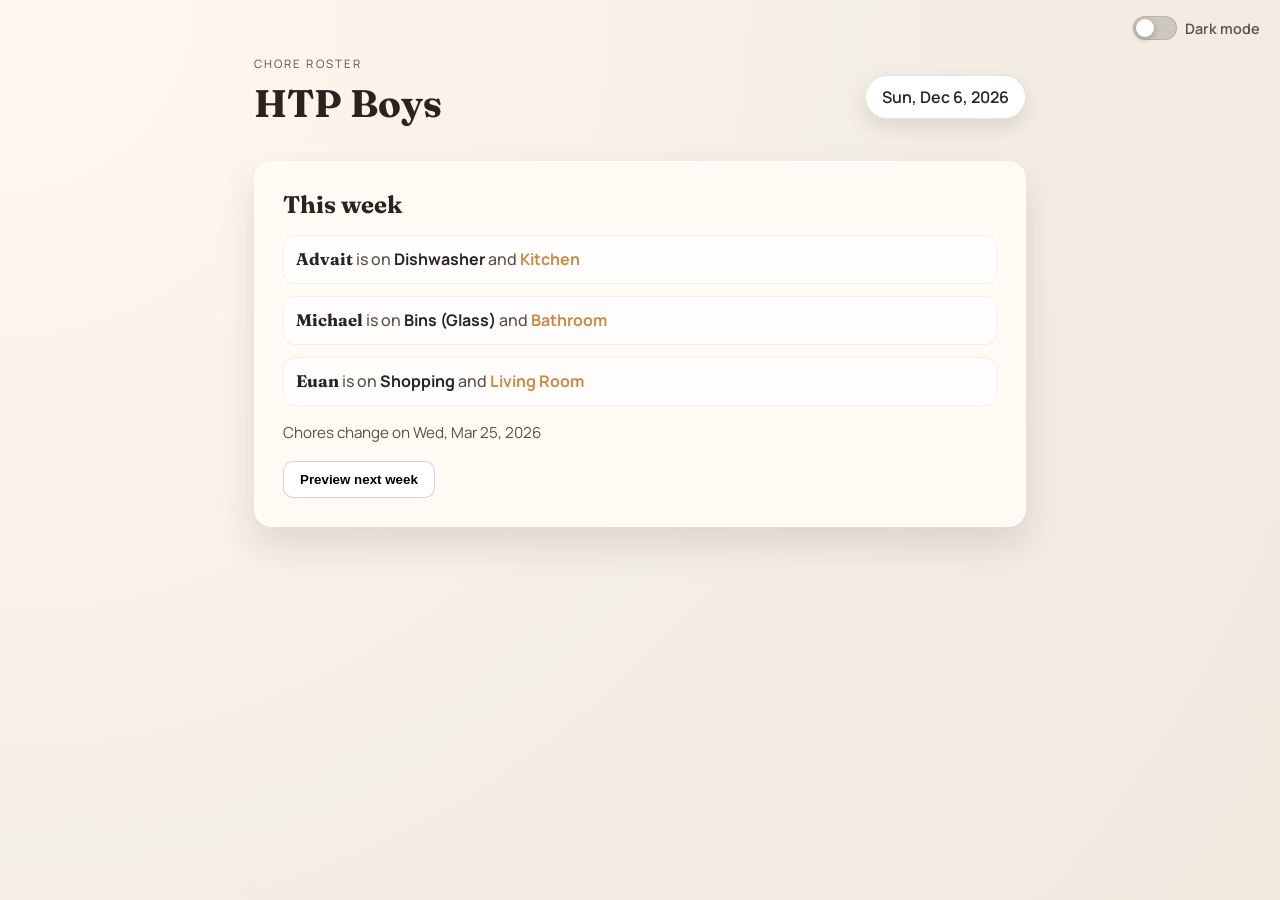
==== index.html @ e77183e3 "done" ====
<!DOCTYPE html>
<html lang="en">
<head>
  <meta charset="UTF-8" />
  <meta name="viewport" content="width=device-width, initial-scale=1" />
  <title>Chore Wheel</title>
  <link rel="stylesheet" href="style.css" />
</head>
<body>
  <main class="page">
    <header class="header">
      <div>
        <p class="eyebrow">Chore Roster</p>
        <h1>HTP Boys</h1>
        <p class="subhead"></p>
      </div>
      <div class="header-actions">
        <div class="week-chip" id="weekChip">Loading week...</div>
      </div>
    </header>

    <div class="corner-toggle">
      <label class="theme-switch">
        <input type="checkbox" id="themeToggle" aria-label="Toggle dark mode" />
        <span class="switch-track" aria-hidden="true"></span>
        <span class="switch-label">Dark mode</span>
      </label>
    </div>

    <section class="summary" aria-live="polite">
      <h2>This week</h2>
      <div class="summary-list" id="summaryList"></div>
      <p class="note" id="changeNote"></p>
      <button class="preview-button" id="previewButton" type="button">Preview next week</button>
    </section>

    <div class="popover hidden" id="previewPopover" role="dialog" aria-modal="false" aria-labelledby="nextWeekTitle">
      <div class="popover-card">
        <div class="popover-arrow" aria-hidden="true"></div>
        <div class="modal-header">
          <h3 id="nextWeekTitle">Next week</h3>
          <button class="modal-close" id="modalClose" type="button" aria-label="Close preview">Close</button>
        </div>
        <div class="summary-list" id="nextSummaryList"></div>
      </div>
    </div>
  </main>

  <script src="script.js"></script>
</body>
</html>
---- style.css ----
@import url('https://fonts.googleapis.com/css2?family=Fraunces:wght@400;600;700&family=Manrope:wght@300;500;700&display=swap');

:root {
  color-scheme: light;
  --bg: #f4efe6;
  --ink: #2a2420;
  --ink-soft: #5c5047;
  --card: #fffaf3;
  --border: rgba(42, 36, 32, 0.12);
  --shadow: rgba(42, 36, 32, 0.12);
  --accent: #c98a4a;
}

[data-theme="dark"] {
  color-scheme: dark;
  --bg: #0b2b3a;
  --ink: #eaf2f6;
  --ink-soft: #b8d0da;
  --card: #123646;
  --border: rgba(234, 242, 246, 0.18);
  --shadow: rgba(2, 12, 18, 0.45);
  --accent: #ffd479;
}

* {
  box-sizing: border-box;
}

body {
  margin: 0;
  font-family: 'Manrope', sans-serif;
  color: var(--ink);
  background: radial-gradient(circle at top left, rgba(255, 247, 234, 0.8) 0%, var(--bg) 55%, rgba(239, 230, 218, 0.9) 100%);
  min-height: 100vh;
}

[data-theme="dark"] body {
  background: radial-gradient(circle at top left, #174257 0%, var(--bg) 55%, #081c24 100%);
}

.page {
  max-width: 820px;
  margin: 0 auto;
  padding: 56px 24px 64px;
  display: grid;
  gap: 24px;
}

.header {
  display: flex;
  flex-wrap: wrap;
  gap: 24px;
  align-items: center;
  justify-content: space-between;
}

.header-actions {
  display: inline-flex;
  align-items: center;
  gap: 12px;
}

.corner-toggle {
  position: fixed;
  top: 16px;
  right: 20px;
  z-index: 20;
}

.eyebrow {
  text-transform: uppercase;
  letter-spacing: 0.18em;
  font-size: 0.72rem;
  margin: 0 0 8px;
  color: var(--ink-soft);
}

h1 {
  margin: 0 0 10px;
  font-family: 'Fraunces', serif;
  font-weight: 700;
  font-size: clamp(2rem, 3vw, 2.6rem);
}

.subhead {
  margin: 0;
  color: var(--ink-soft);
  max-width: 520px;
}

.week-chip {
  padding: 10px 16px;
  border-radius: 999px;
  background: #fff;
  box-shadow: 0 8px 20px var(--shadow);
  font-weight: 600;
  border: 1px solid var(--border);
}

[data-theme="dark"] .week-chip {
  background: var(--card);
}

.theme-switch {
  display: inline-flex;
  align-items: center;
  gap: 8px;
  font-weight: 600;
  color: var(--ink);
  cursor: pointer;
}

.theme-switch input {
  position: absolute;
  opacity: 0;
  pointer-events: none;
}

.switch-track {
  position: relative;
  width: 44px;
  height: 24px;
  background: rgba(42, 36, 32, 0.18);
  border-radius: 999px;
  border: 1px solid var(--border);
  transition: background 0.2s ease, border-color 0.2s ease;
}

[data-theme="dark"] .switch-track {
  background: rgba(234, 242, 246, 0.2);
}

.switch-track::after {
  content: '';
  position: absolute;
  top: 2px;
  left: 2px;
  width: 18px;
  height: 18px;
  border-radius: 50%;
  background: #fff;
  box-shadow: 0 2px 6px rgba(0, 0, 0, 0.25);
  transition: transform 0.2s ease;
}

.theme-switch input:checked + .switch-track::after {
  transform: translateX(20px);
}

.switch-label {
  font-size: 0.9rem;
  color: var(--ink-soft);
}

.summary {
  background: var(--card);
  padding: 28px;
  border-radius: 18px;
  box-shadow: 0 18px 36px var(--shadow);
  border: 1px solid rgba(255, 255, 255, 0.6);
}

.summary h2 {
  margin: 0 0 16px;
  font-family: 'Fraunces', serif;
}

.summary-list {
  display: grid;
  gap: 12px;
}

.summary-item {
  font-size: 1rem;
  line-height: 1.6;
  padding: 10px 12px;
  border-radius: 12px;
  background: rgba(255, 255, 255, 0.65);
  border: 1px solid rgba(42, 36, 32, 0.06);
}

[data-theme="dark"] .summary-item {
  background: rgba(8, 23, 30, 0.5);
  border-color: rgba(234, 242, 246, 0.12);
}

.popover .summary-item {
  font-size: 0.88rem;
  padding: 0;
  border: none;
  background: transparent;
  line-height: 1.45;
}

.summary-name {
  font-family: 'Fraunces', serif;
  font-weight: 700;
  font-size: 1.05rem;
  color: var(--ink);
}

.summary-verb {
  color: var(--ink-soft);
  font-weight: 500;
}

.summary-chore {
  font-weight: 700;
  color: var(--ink);
}

.summary-chore.highlight {
  color: var(--accent);
}

.note {
  margin: 16px 0 0;
  color: var(--ink-soft);
  font-size: 0.95rem;
}

.preview-button {
  margin-top: 18px;
  padding: 10px 16px;
  border-radius: 10px;
  border: 1px solid rgba(42, 36, 32, 0.2);
  background: #fff;
  font-weight: 600;
  cursor: pointer;
  transition: transform 0.15s ease, box-shadow 0.15s ease, border-color 0.15s ease;
}

[data-theme="dark"] .preview-button {
  background: var(--card);
  color: var(--ink);
  border-color: rgba(234, 242, 246, 0.35);
  box-shadow: 0 6px 14px rgba(2, 12, 18, 0.35);
}

.preview-button:hover {
  border-color: rgba(42, 36, 32, 0.35);
  box-shadow: 0 6px 14px rgba(42, 36, 32, 0.12);
  transform: translateY(-1px);
}

.popover {
  position: absolute;
  z-index: 10;
  width: min(380px, 92vw);
}

.popover.hidden {
  display: none;
}

.popover-card {
  background: #fff;
  padding: 12px;
  border-radius: 12px;
  box-shadow: 0 24px 60px rgba(0, 0, 0, 0.22);
  border: 1px solid rgba(42, 36, 32, 0.1);
}

.popover-arrow {
  position: absolute;
  width: 18px;
  height: 18px;
  background: #fff;
  border-left: 1px solid rgba(42, 36, 32, 0.1);
  border-top: 1px solid rgba(42, 36, 32, 0.1);
  transform: rotate(45deg);
  top: -9px;
  left: 24px;
}

[data-theme="dark"] .popover-card {
  background: var(--card);
  border-color: rgba(234, 242, 246, 0.18);
  box-shadow: 0 24px 60px rgba(2, 12, 18, 0.55);
}

[data-theme="dark"] .popover-arrow {
  background: var(--card);
  border-left-color: rgba(234, 242, 246, 0.18);
  border-top-color: rgba(234, 242, 246, 0.18);
}

.modal-header {
  display: flex;
  align-items: center;
  justify-content: space-between;
  gap: 12px;
  margin-bottom: 8px;
}

.modal-header h3 {
  margin: 0;
  font-family: 'Fraunces', serif;
  font-size: 0.98rem;
}

.modal-close {
  border: 1px solid rgba(42, 36, 32, 0.15);
  background: #fff;
  border-radius: 8px;
  padding: 6px 10px;
  cursor: pointer;
}

[data-theme="dark"] .modal-close {
  background: var(--card);
  color: var(--ink);
}

@media (max-width: 760px) {
  .page {
    padding: 80px 18px 48px;
  }

  .header {
    flex-direction: column;
    align-items: flex-start;
    gap: 16px;
  }

  .header-actions {
    width: 100%;
    justify-content: flex-start;
  }

  .summary-item {
    font-size: 0.95rem;
  }

  .corner-toggle {
    top: 12px;
    right: 12px;
  }

  .popover {
    width: min(320px, 90vw);
  }
}
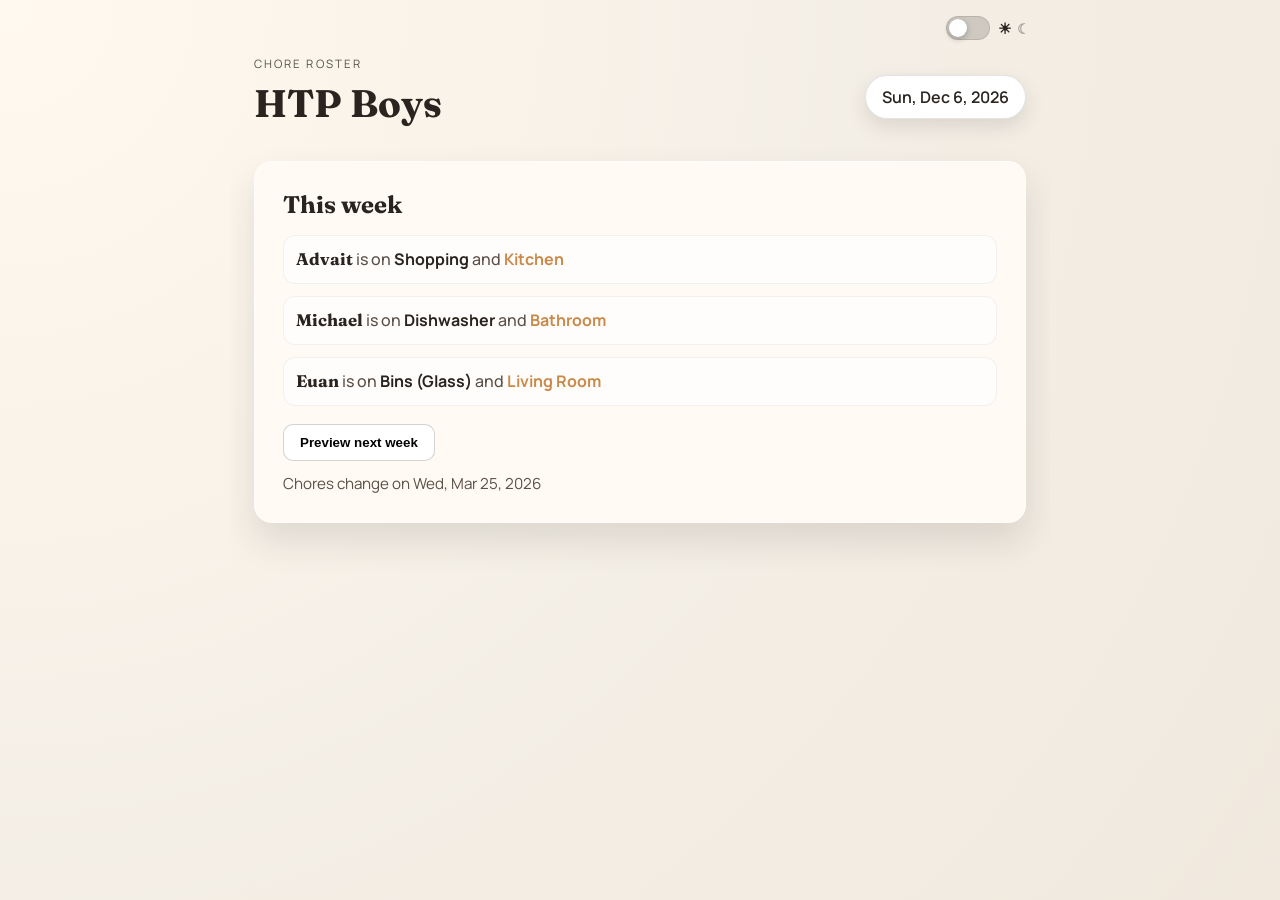
==== commit 3724c739: "get chore order right" ====
--- a/index.html
+++ b/index.html
@@ -4,6 +4,7 @@
   <meta charset="UTF-8" />
   <meta name="viewport" content="width=device-width, initial-scale=1" />
   <title>Chore Wheel</title>
+  <link rel="icon" href="data:image/svg+xml,%3Csvg xmlns='http://www.w3.org/2000/svg' viewBox='0 0 100 100'%3E%3Ctext y='.9em' font-size='90'%3E🏠%3C/text%3E%3C/svg%3E">
   <link rel="stylesheet" href="style.css" />
 </head>
 <body>
@@ -23,27 +24,29 @@
       <label class="theme-switch">
         <input type="checkbox" id="themeToggle" aria-label="Toggle dark mode" />
         <span class="switch-track" aria-hidden="true"></span>
-        <span class="switch-label">Dark mode</span>
+        <span class="switch-label">
+          <span class="switch-icon sun" aria-hidden="true">☀</span>
+          <span class="switch-icon moon" aria-hidden="true">☾</span>
+        </span>
       </label>
     </div>
 
     <section class="summary" aria-live="polite">
       <h2>This week</h2>
       <div class="summary-list" id="summaryList"></div>
+      <button class="preview-button" id="previewButton" type="button">Preview next week</button>
       <p class="note" id="changeNote"></p>
-      <button class="preview-button" id="previewButton" type="button">Preview next week</button>
+
+      <div class="popover hidden" id="previewPopover" role="dialog" aria-modal="false" aria-labelledby="nextWeekTitle">
+        <div class="popover-card">
+          <div class="modal-header">
+            <h3 id="nextWeekTitle">Next week</h3>
+            <button class="modal-close" id="modalClose" type="button" aria-label="Close preview">Close</button>
+          </div>
+          <div class="summary-list" id="nextSummaryList"></div>
+        </div>
+      </div>
     </section>
-
-    <div class="popover hidden" id="previewPopover" role="dialog" aria-modal="false" aria-labelledby="nextWeekTitle">
-      <div class="popover-card">
-        <div class="popover-arrow" aria-hidden="true"></div>
-        <div class="modal-header">
-          <h3 id="nextWeekTitle">Next week</h3>
-          <button class="modal-close" id="modalClose" type="button" aria-label="Close preview">Close</button>
-        </div>
-        <div class="summary-list" id="nextSummaryList"></div>
-      </div>
-    </div>
   </main>
 
   <script src="script.js"></script>
--- a/style.css
+++ b/style.css
@@ -26,12 +26,19 @@
   box-sizing: border-box;
 }
 
+html,
+body {
+  overflow-x: clip;
+  width: 100%;
+}
+
 body {
   margin: 0;
   font-family: 'Manrope', sans-serif;
   color: var(--ink);
   background: radial-gradient(circle at top left, rgba(255, 247, 234, 0.8) 0%, var(--bg) 55%, rgba(239, 230, 218, 0.9) 100%);
   min-height: 100vh;
+  transition: background 0.4s ease, color 0.4s ease;
 }
 
 [data-theme="dark"] body {
@@ -44,6 +51,8 @@
   padding: 56px 24px 64px;
   display: grid;
   gap: 24px;
+  overflow-x: hidden;
+  animation: fadeIn 0.4s ease both;
 }
 
 .header {
@@ -95,6 +104,7 @@
   box-shadow: 0 8px 20px var(--shadow);
   font-weight: 600;
   border: 1px solid var(--border);
+  transition: background 0.4s ease, color 0.4s ease, border-color 0.4s ease, box-shadow 0.4s ease;
 }
 
 [data-theme="dark"] .week-chip {
@@ -150,6 +160,34 @@
 .switch-label {
   font-size: 0.9rem;
   color: var(--ink-soft);
+  display: inline-flex;
+  align-items: center;
+  gap: 6px;
+}
+
+.switch-icon {
+  font-size: 0.9rem;
+  opacity: 0.7;
+  color: var(--ink);
+  transition: opacity 0.2s ease, transform 0.2s ease;
+}
+
+.theme-switch input:checked ~ .switch-label .moon {
+  opacity: 1;
+  transform: scale(1.05);
+}
+
+.theme-switch input:checked ~ .switch-label .sun {
+  opacity: 0.35;
+}
+
+.theme-switch input:not(:checked) ~ .switch-label .sun {
+  opacity: 1;
+  transform: scale(1.05);
+}
+
+.theme-switch input:not(:checked) ~ .switch-label .moon {
+  opacity: 0.35;
 }
 
 .summary {
@@ -158,6 +196,8 @@
   border-radius: 18px;
   box-shadow: 0 18px 36px var(--shadow);
   border: 1px solid rgba(255, 255, 255, 0.6);
+  position: relative;
+  transition: background 0.4s ease, border-color 0.4s ease, box-shadow 0.4s ease;
 }
 
 .summary h2 {
@@ -177,6 +217,18 @@
   border-radius: 12px;
   background: rgba(255, 255, 255, 0.65);
   border: 1px solid rgba(42, 36, 32, 0.06);
+  transition: transform 0.2s ease, box-shadow 0.2s ease, background 0.4s ease, border-color 0.4s ease, color 0.4s ease;
+  opacity: 0;
+  transform: translateY(8px);
+}
+
+.summary-item.reveal {
+  animation: liftIn 0.35s ease forwards;
+}
+
+.summary-item:hover {
+  transform: translateY(-2px);
+  box-shadow: 0 6px 12px rgba(42, 36, 32, 0.12);
 }
 
 [data-theme="dark"] .summary-item {
@@ -214,7 +266,7 @@
 }
 
 .note {
-  margin: 16px 0 0;
+  margin: 12px 0 0;
   color: var(--ink-soft);
   font-size: 0.95rem;
 }
@@ -227,7 +279,7 @@
   background: #fff;
   font-weight: 600;
   cursor: pointer;
-  transition: transform 0.15s ease, box-shadow 0.15s ease, border-color 0.15s ease;
+  transition: transform 0.15s ease, box-shadow 0.15s ease, border-color 0.4s ease, background 0.4s ease, color 0.4s ease;
 }
 
 [data-theme="dark"] .preview-button {
@@ -246,7 +298,7 @@
 .popover {
   position: absolute;
   z-index: 10;
-  width: min(380px, 92vw);
+  width: min(380px, 100%);
 }
 
 .popover.hidden {
@@ -259,18 +311,12 @@
   border-radius: 12px;
   box-shadow: 0 24px 60px rgba(0, 0, 0, 0.22);
   border: 1px solid rgba(42, 36, 32, 0.1);
+  animation: popIn 0.2s ease both;
+  transition: background 0.4s ease, border-color 0.4s ease, box-shadow 0.4s ease, color 0.4s ease;
 }
 
 .popover-arrow {
-  position: absolute;
-  width: 18px;
-  height: 18px;
-  background: #fff;
-  border-left: 1px solid rgba(42, 36, 32, 0.1);
-  border-top: 1px solid rgba(42, 36, 32, 0.1);
-  transform: rotate(45deg);
-  top: -9px;
-  left: 24px;
+  display: none;
 }
 
 [data-theme="dark"] .popover-card {
@@ -279,11 +325,6 @@
   box-shadow: 0 24px 60px rgba(2, 12, 18, 0.55);
 }
 
-[data-theme="dark"] .popover-arrow {
-  background: var(--card);
-  border-left-color: rgba(234, 242, 246, 0.18);
-  border-top-color: rgba(234, 242, 246, 0.18);
-}
 
 .modal-header {
   display: flex;
@@ -305,6 +346,7 @@
   border-radius: 8px;
   padding: 6px 10px;
   cursor: pointer;
+  transition: background 0.4s ease, color 0.4s ease, border-color 0.4s ease;
 }
 
 [data-theme="dark"] .modal-close {
@@ -341,3 +383,36 @@
     width: min(320px, 90vw);
   }
 }
+
+@keyframes fadeIn {
+  from {
+    opacity: 0;
+    transform: translateY(8px);
+  }
+  to {
+    opacity: 1;
+    transform: translateY(0);
+  }
+}
+
+@keyframes popIn {
+  from {
+    opacity: 0;
+    transform: translateY(6px) scale(0.98);
+  }
+  to {
+    opacity: 1;
+    transform: translateY(0) scale(1);
+  }
+}
+
+@keyframes liftIn {
+  from {
+    opacity: 0;
+    transform: translateY(8px);
+  }
+  to {
+    opacity: 1;
+    transform: translateY(0);
+  }
+}
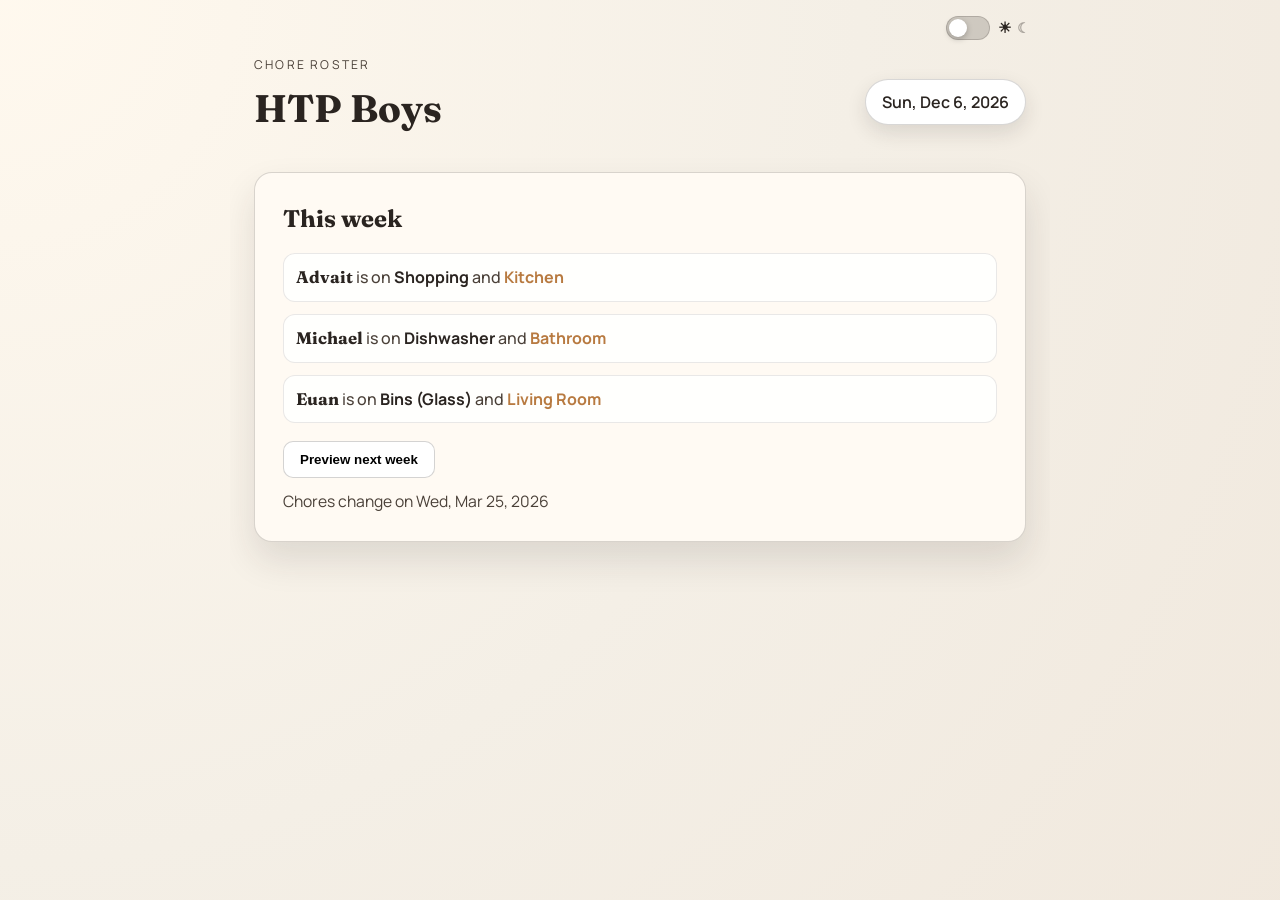
==== commit 61960e40: "PWA test" ====
--- a/index.html
+++ b/index.html
@@ -3,7 +3,12 @@
 <head>
   <meta charset="UTF-8" />
   <meta name="viewport" content="width=device-width, initial-scale=1" />
+  <meta name="theme-color" content="#f4efe6" />
+  <meta name="apple-mobile-web-app-capable" content="yes" />
+  <meta name="apple-mobile-web-app-status-bar-style" content="default" />
   <title>Chore Wheel</title>
+  <link rel="manifest" href="manifest.webmanifest" />
+  <link rel="apple-touch-icon" href="icons/apple-touch-icon.png" />
   <link rel="icon" href="data:image/svg+xml,%3Csvg xmlns='http://www.w3.org/2000/svg' viewBox='0 0 100 100'%3E%3Ctext y='.9em' font-size='90'%3E🏠%3C/text%3E%3C/svg%3E">
   <link rel="stylesheet" href="style.css" />
 </head>
--- a/style.css
+++ b/style.css
@@ -4,21 +4,21 @@
   color-scheme: light;
   --bg: #f4efe6;
   --ink: #2a2420;
-  --ink-soft: #5c5047;
+  --ink-soft: #4a4038;
   --card: #fffaf3;
-  --border: rgba(42, 36, 32, 0.12);
+  --border: rgba(42, 36, 32, 0.18);
   --shadow: rgba(42, 36, 32, 0.12);
-  --accent: #c98a4a;
+  --accent: #b87a40;
 }
 
 [data-theme="dark"] {
   color-scheme: dark;
-  --bg: #0b2b3a;
-  --ink: #eaf2f6;
-  --ink-soft: #b8d0da;
-  --card: #123646;
-  --border: rgba(234, 242, 246, 0.18);
-  --shadow: rgba(2, 12, 18, 0.45);
+  --bg: #103646;
+  --ink: #f3f8fb;
+  --ink-soft: #cadee7;
+  --card: #18485b;
+  --border: rgba(234, 242, 246, 0.24);
+  --shadow: rgba(2, 12, 18, 0.5);
   --accent: #ffd479;
 }
 
@@ -35,6 +35,8 @@
 body {
   margin: 0;
   font-family: 'Manrope', sans-serif;
+  font-size: 16px;
+  line-height: 1.5;
   color: var(--ink);
   background: radial-gradient(circle at top left, rgba(255, 247, 234, 0.8) 0%, var(--bg) 55%, rgba(239, 230, 218, 0.9) 100%);
   min-height: 100vh;
@@ -42,7 +44,7 @@
 }
 
 [data-theme="dark"] body {
-  background: radial-gradient(circle at top left, #174257 0%, var(--bg) 55%, #081c24 100%);
+  background: radial-gradient(circle at top left, #205268 0%, var(--bg) 55%, #0d2935 100%);
 }
 
 .page {
@@ -57,16 +59,22 @@
 
 .header {
   display: flex;
-  flex-wrap: wrap;
+  flex-wrap: nowrap;
   gap: 24px;
   align-items: center;
   justify-content: space-between;
+}
+
+.header > :first-child {
+  min-width: 0;
 }
 
 .header-actions {
   display: inline-flex;
   align-items: center;
   gap: 12px;
+  margin-left: auto;
+  flex-shrink: 0;
 }
 
 .corner-toggle {
@@ -79,8 +87,8 @@
 .eyebrow {
   text-transform: uppercase;
   letter-spacing: 0.18em;
-  font-size: 0.72rem;
-  margin: 0 0 8px;
+  font-size: 0.76rem;
+  margin: 0 0 6px;
   color: var(--ink-soft);
 }
 
@@ -93,6 +101,8 @@
 
 .subhead {
   margin: 0;
+  font-size: 0.98rem;
+  line-height: 1.45;
   color: var(--ink-soft);
   max-width: 520px;
 }
@@ -104,6 +114,7 @@
   box-shadow: 0 8px 20px var(--shadow);
   font-weight: 600;
   border: 1px solid var(--border);
+  white-space: nowrap;
   transition: background 0.4s ease, color 0.4s ease, border-color 0.4s ease, box-shadow 0.4s ease;
 }
 
@@ -118,6 +129,9 @@
   font-weight: 600;
   color: var(--ink);
   cursor: pointer;
+  -webkit-tap-highlight-color: transparent;
+  touch-action: manipulation;
+  user-select: none;
 }
 
 .theme-switch input {
@@ -195,7 +209,7 @@
   padding: 28px;
   border-radius: 18px;
   box-shadow: 0 18px 36px var(--shadow);
-  border: 1px solid rgba(255, 255, 255, 0.6);
+  border: 1px solid var(--border);
   position: relative;
   transition: background 0.4s ease, border-color 0.4s ease, box-shadow 0.4s ease;
 }
@@ -215,8 +229,8 @@
   line-height: 1.6;
   padding: 10px 12px;
   border-radius: 12px;
-  background: rgba(255, 255, 255, 0.65);
-  border: 1px solid rgba(42, 36, 32, 0.06);
+  background: rgba(255, 255, 255, 0.84);
+  border: 1px solid rgba(42, 36, 32, 0.1);
   transition: transform 0.2s ease, box-shadow 0.2s ease, background 0.4s ease, border-color 0.4s ease, color 0.4s ease;
   opacity: 0;
   transform: translateY(8px);
@@ -232,8 +246,8 @@
 }
 
 [data-theme="dark"] .summary-item {
-  background: rgba(8, 23, 30, 0.5);
-  border-color: rgba(234, 242, 246, 0.12);
+  background: rgba(10, 28, 36, 0.62);
+  border-color: rgba(234, 242, 246, 0.2);
 }
 
 .popover .summary-item {
@@ -268,7 +282,8 @@
 .note {
   margin: 12px 0 0;
   color: var(--ink-soft);
-  font-size: 0.95rem;
+  font-size: 0.98rem;
+  line-height: 1.45;
 }
 
 .preview-button {
@@ -279,6 +294,8 @@
   background: #fff;
   font-weight: 600;
   cursor: pointer;
+  -webkit-tap-highlight-color: transparent;
+  touch-action: manipulation;
   transition: transform 0.15s ease, box-shadow 0.15s ease, border-color 0.4s ease, background 0.4s ease, color 0.4s ease;
 }
 
@@ -293,6 +310,11 @@
   border-color: rgba(42, 36, 32, 0.35);
   box-shadow: 0 6px 14px rgba(42, 36, 32, 0.12);
   transform: translateY(-1px);
+}
+
+.preview-button:focus-visible {
+  outline: none;
+  box-shadow: 0 0 0 3px rgba(201, 138, 74, 0.35), 0 6px 14px rgba(42, 36, 32, 0.12);
 }
 
 .popover {
@@ -346,12 +368,23 @@
   border-radius: 8px;
   padding: 6px 10px;
   cursor: pointer;
+  -webkit-tap-highlight-color: transparent;
+  touch-action: manipulation;
   transition: background 0.4s ease, color 0.4s ease, border-color 0.4s ease;
 }
 
 [data-theme="dark"] .modal-close {
   background: var(--card);
   color: var(--ink);
+}
+
+.modal-close:focus-visible {
+  outline: none;
+  box-shadow: 0 0 0 3px rgba(201, 138, 74, 0.35);
+}
+
+.theme-switch input:focus-visible + .switch-track {
+  box-shadow: 0 0 0 3px rgba(201, 138, 74, 0.35);
 }
 
 @media (max-width: 760px) {
@@ -360,18 +393,36 @@
   }
 
   .header {
-    flex-direction: column;
-    align-items: flex-start;
-    gap: 16px;
+    flex-direction: row;
+    align-items: center;
+    gap: 10px;
   }
 
   .header-actions {
-    width: 100%;
-    justify-content: flex-start;
+    width: auto;
+    justify-content: flex-end;
+  }
+
+  h1 {
+    margin-bottom: 8px;
+    line-height: 1.1;
+  }
+
+  .eyebrow {
+    font-size: 0.74rem;
+  }
+
+  .week-chip {
+    padding: 8px 12px;
+    font-size: 0.85rem;
   }
 
   .summary-item {
-    font-size: 0.95rem;
+    font-size: 0.93rem;
+  }
+
+  .note {
+    font-size: 0.92rem;
   }
 
   .corner-toggle {
@@ -381,6 +432,65 @@
 
   .popover {
     width: min(320px, 90vw);
+  }
+}
+
+@media (hover: none) and (pointer: coarse) {
+  .preview-button,
+  .modal-close,
+  .theme-switch {
+    min-height: 44px;
+  }
+
+  .preview-button:hover {
+    transform: none;
+    box-shadow: none;
+    border-color: rgba(42, 36, 32, 0.2);
+  }
+
+  .summary-item:hover {
+    transform: none;
+    box-shadow: none;
+  }
+
+  .preview-button:active,
+  .modal-close:active {
+    transform: scale(0.98);
+    filter: brightness(0.97);
+  }
+
+  .theme-switch:active .switch-track {
+    filter: brightness(0.95);
+  }
+}
+
+@media (prefers-contrast: more) {
+  :root {
+    --ink-soft: #3a3029;
+    --border: rgba(42, 36, 32, 0.34);
+    --accent: #9f6126;
+  }
+
+  [data-theme="dark"] {
+    --ink: #ffffff;
+    --ink-soft: #dceaf1;
+    --border: rgba(234, 242, 246, 0.42);
+    --accent: #ffe19c;
+  }
+
+  .summary,
+  .summary-item,
+  .week-chip,
+  .preview-button,
+  .modal-close,
+  .popover-card {
+    box-shadow: none;
+    border-width: 2px;
+  }
+
+  .preview-button,
+  .modal-close {
+    font-weight: 700;
   }
 }
 
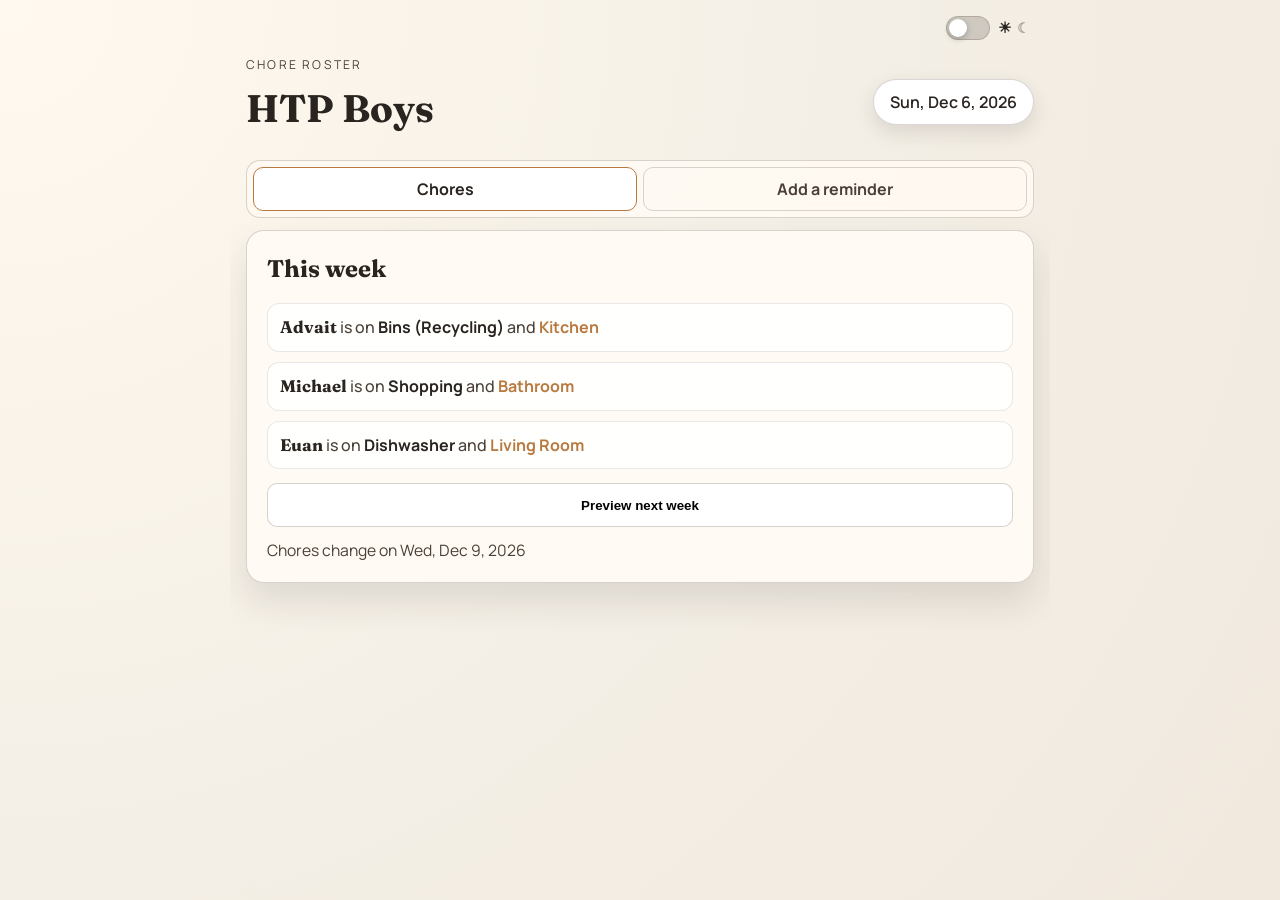
==== commit 88d69779: "reminders" ====
--- a/index.html
+++ b/index.html
@@ -36,21 +36,93 @@
       </label>
     </div>
 
-    <section class="summary" aria-live="polite">
-      <h2>This week</h2>
-      <div class="summary-list" id="summaryList"></div>
-      <button class="preview-button" id="previewButton" type="button">Preview next week</button>
-      <p class="note" id="changeNote"></p>
+    <nav class="tabs" aria-label="Sections">
+      <button
+        class="tab-button is-active"
+        id="tabChores"
+        type="button"
+        role="tab"
+        aria-selected="true"
+        aria-controls="panelChores"
+        data-tab-target="panelChores"
+      >
+        Chores
+      </button>
+      <button
+        class="tab-button"
+        id="tabReminder"
+        type="button"
+        role="tab"
+        aria-selected="false"
+        aria-controls="panelReminder"
+        data-tab-target="panelReminder"
+      >
+        Add a reminder
+      </button>
+    </nav>
 
-      <div class="popover hidden" id="previewPopover" role="dialog" aria-modal="false" aria-labelledby="nextWeekTitle">
-        <div class="popover-card">
-          <div class="modal-header">
-            <h3 id="nextWeekTitle">Next week</h3>
-            <button class="modal-close" id="modalClose" type="button" aria-label="Close preview">Close</button>
+    <section class="tab-panel is-active" id="panelChores" role="tabpanel" aria-labelledby="tabChores" data-tab-panel>
+      <section class="summary" aria-live="polite">
+        <h2>This week</h2>
+        <div class="summary-list" id="summaryList"></div>
+        <button class="preview-button" id="previewButton" type="button">Preview next week</button>
+        <p class="note" id="changeNote"></p>
+
+        <div class="popover hidden" id="previewPopover" role="dialog" aria-modal="false" aria-labelledby="nextWeekTitle">
+          <div class="popover-card">
+            <div class="modal-header">
+              <h3 id="nextWeekTitle">Next week</h3>
+              <button class="modal-close" id="modalClose" type="button" aria-label="Close preview">Close</button>
+            </div>
+            <div class="summary-list" id="nextSummaryList"></div>
           </div>
-          <div class="summary-list" id="nextSummaryList"></div>
         </div>
-      </div>
+      </section>
+    </section>
+
+    <section class="tab-panel" id="panelReminder" role="tabpanel" aria-labelledby="tabReminder" data-tab-panel hidden>
+      <section class="summary reminder-panel">
+        <h2>Create a reminder</h2>
+        <form id="reminderForm" class="reminder-form" novalidate>
+          <label class="form-field">
+            <span>Chore</span>
+            <select id="reminderChore" name="chore" required></select>
+          </label>
+
+          <label class="form-field">
+            <span>Reminder day of week</span>
+            <select id="reminderWeekday" name="weekday" required>
+              <option value="Monday">Monday</option>
+              <option value="Tuesday">Tuesday</option>
+              <option value="Wednesday">Wednesday</option>
+              <option value="Thursday">Thursday</option>
+              <option value="Friday">Friday</option>
+              <option value="Saturday">Saturday</option>
+              <option value="Sunday">Sunday</option>
+            </select>
+          </label>
+
+          <label class="form-field">
+            <span>Reminder time</span>
+            <input id="reminderTime" name="time" type="time" required />
+          </label>
+
+          <label class="checkbox-field">
+            <input id="reminderEveryOccurrence" name="everyOccurrence" type="checkbox" />
+            <span>Remind me of every occurrence of this chore</span>
+          </label>
+
+          <button class="preview-button generate-button" id="generateReminderButton" type="submit">Generate reminder</button>
+        </form>
+
+        <div class="reminder-output hidden" id="reminderOutput">
+          <p class="note" id="reminderResult"></p>
+          <button class="preview-button action-button" id="addToCalendarButton" type="button">Add to calendar</button>
+          <a class="preview-button secondary-link" id="downloadIcsLink" href="#" download>Download invite (.ics)</a>
+        </div>
+
+        <p class="note" id="reminderStatus" aria-live="polite"></p>
+      </section>
     </section>
   </main>
 
--- a/style.css
+++ b/style.css
@@ -28,7 +28,8 @@
 
 html,
 body {
-  overflow-x: clip;
+  height: 100%;
+  overflow: hidden;
   width: 100%;
 }
 
@@ -39,7 +40,7 @@
   line-height: 1.5;
   color: var(--ink);
   background: radial-gradient(circle at top left, rgba(255, 247, 234, 0.8) 0%, var(--bg) 55%, rgba(239, 230, 218, 0.9) 100%);
-  min-height: 100vh;
+  min-height: 100dvh;
   transition: background 0.4s ease, color 0.4s ease;
 }
 
@@ -50,9 +51,11 @@
 .page {
   max-width: 820px;
   margin: 0 auto;
-  padding: 56px 24px 64px;
+  padding: 56px 16px 16px;
+  height: 100dvh;
   display: grid;
-  gap: 24px;
+  grid-template-rows: auto auto minmax(0, 1fr);
+  gap: 12px;
   overflow-x: hidden;
   animation: fadeIn 0.4s ease both;
 }
@@ -206,11 +209,14 @@
 
 .summary {
   background: var(--card);
-  padding: 28px;
+  padding: 20px;
   border-radius: 18px;
   box-shadow: 0 18px 36px var(--shadow);
   border: 1px solid var(--border);
   position: relative;
+  min-height: 0;
+  display: flex;
+  flex-direction: column;
   transition: background 0.4s ease, border-color 0.4s ease, box-shadow 0.4s ease;
 }
 
@@ -221,7 +227,7 @@
 
 .summary-list {
   display: grid;
-  gap: 12px;
+  gap: 10px;
 }
 
 .summary-item {
@@ -287,8 +293,9 @@
 }
 
 .preview-button {
-  margin-top: 18px;
+  margin-top: 14px;
   padding: 10px 16px;
+  min-height: 44px;
   border-radius: 10px;
   border: 1px solid rgba(42, 36, 32, 0.2);
   background: #fff;
@@ -321,6 +328,10 @@
   position: absolute;
   z-index: 10;
   width: min(380px, 100%);
+}
+
+.hidden {
+  display: none !important;
 }
 
 .popover.hidden {
@@ -387,9 +398,139 @@
   box-shadow: 0 0 0 3px rgba(201, 138, 74, 0.35);
 }
 
+.tabs {
+  position: sticky;
+  top: 0;
+  z-index: 12;
+  display: grid;
+  grid-template-columns: 1fr 1fr;
+  gap: 6px;
+  padding: 6px;
+  border-radius: 14px;
+  border: 1px solid var(--border);
+  background: color-mix(in srgb, var(--card) 88%, transparent);
+  backdrop-filter: blur(8px);
+}
+
+.tab-button {
+  min-height: 44px;
+  border: 1px solid rgba(42, 36, 32, 0.18);
+  border-radius: 10px;
+  background: transparent;
+  color: var(--ink-soft);
+  font: inherit;
+  font-weight: 700;
+  cursor: pointer;
+  transition: background 0.2s ease, color 0.2s ease, border-color 0.2s ease;
+}
+
+.tab-button.is-active {
+  background: #fff;
+  border-color: var(--accent);
+  color: var(--ink);
+}
+
+[data-theme="dark"] .tab-button.is-active {
+  background: rgba(255, 255, 255, 0.1);
+}
+
+.tab-button:focus-visible,
+.form-field select:focus-visible,
+.form-field input:focus-visible,
+.checkbox-field input:focus-visible,
+.secondary-link:focus-visible {
+  outline: none;
+  box-shadow: 0 0 0 3px rgba(201, 138, 74, 0.35);
+}
+
+.tab-panel {
+  min-height: 0;
+}
+
+.tab-panel:not(.is-active) {
+  display: none;
+}
+
+.tab-panel.is-active {
+  display: block;
+}
+
+.reminder-panel h2 {
+  margin-bottom: 14px;
+}
+
+.reminder-form {
+  display: grid;
+  gap: 10px;
+}
+
+.form-field {
+  display: grid;
+  gap: 6px;
+}
+
+.form-field span {
+  font-weight: 700;
+  color: var(--ink-soft);
+  font-size: 0.92rem;
+}
+
+.form-field select,
+.form-field input {
+  min-height: 44px;
+  border-radius: 10px;
+  border: 1px solid var(--border);
+  background: rgba(255, 255, 255, 0.95);
+  color: var(--ink);
+  font: inherit;
+  padding: 10px 12px;
+}
+
+[data-theme="dark"] .form-field select,
+[data-theme="dark"] .form-field input {
+  background: rgba(16, 39, 50, 0.75);
+}
+
+.checkbox-field {
+  min-height: 44px;
+  display: flex;
+  align-items: center;
+  gap: 10px;
+  color: var(--ink-soft);
+  font-weight: 600;
+}
+
+.checkbox-field input {
+  width: 20px;
+  height: 20px;
+  accent-color: var(--accent);
+}
+
+.generate-button {
+  margin-top: 6px;
+}
+
+.reminder-output {
+  margin-top: 10px;
+  display: grid;
+  gap: 10px;
+}
+
+.action-button {
+  margin-top: 2px;
+}
+
+.secondary-link {
+  display: inline-flex;
+  align-items: center;
+  justify-content: center;
+  text-decoration: none;
+}
+
 @media (max-width: 760px) {
   .page {
-    padding: 80px 18px 48px;
+    padding: 78px 14px 12px;
+    gap: 10px;
   }
 
   .header {
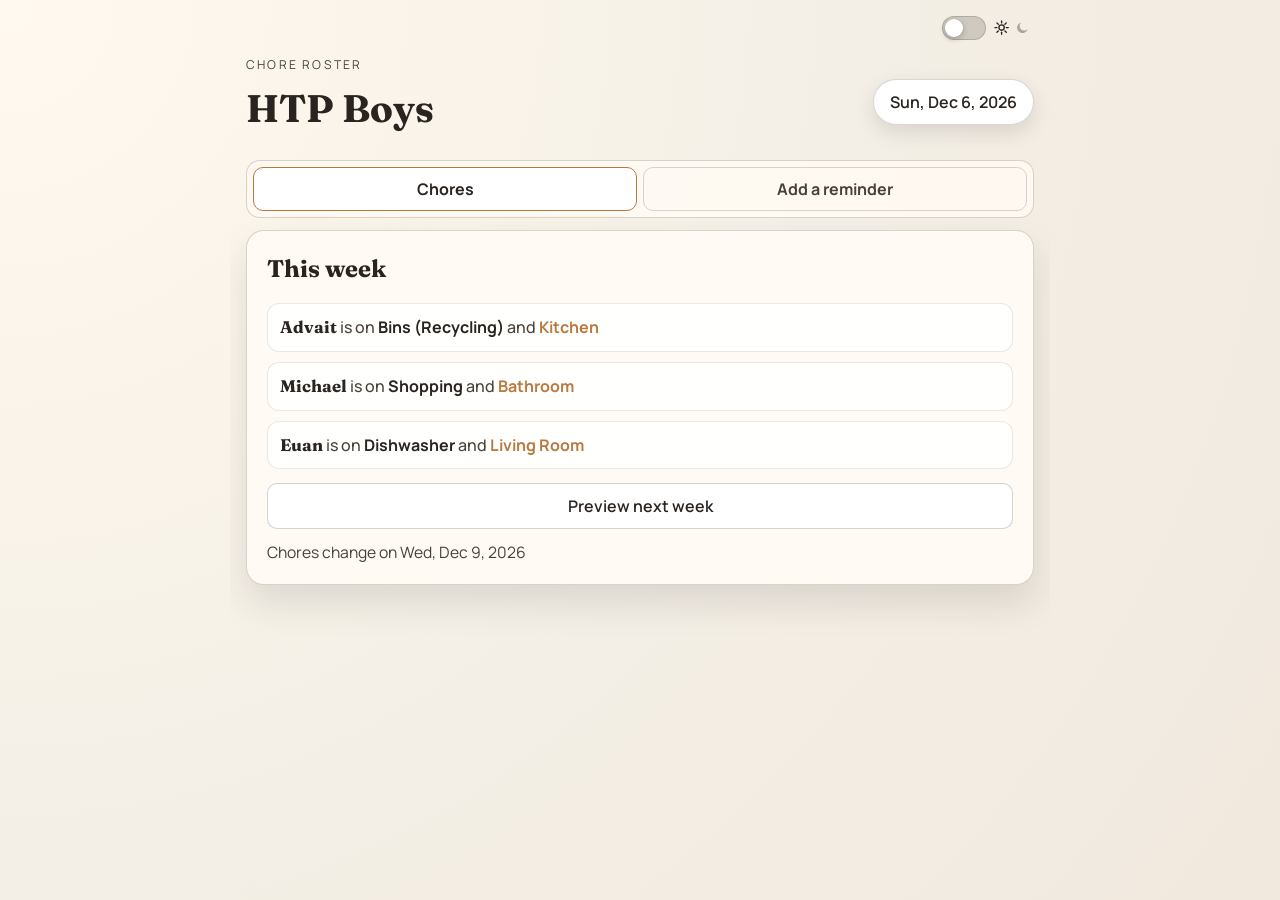
==== commit 771d74e6: "bug fixes, polishing, so much" ====
--- a/index.html
+++ b/index.html
@@ -6,7 +6,7 @@
   <meta name="theme-color" content="#f4efe6" />
   <meta name="apple-mobile-web-app-capable" content="yes" />
   <meta name="apple-mobile-web-app-status-bar-style" content="default" />
-  <title>Chore Wheel</title>
+  <title>Chore Roster</title>
   <link rel="manifest" href="manifest.webmanifest" />
   <link rel="apple-touch-icon" href="icons/apple-touch-icon.png" />
   <link rel="icon" href="data:image/svg+xml,%3Csvg xmlns='http://www.w3.org/2000/svg' viewBox='0 0 100 100'%3E%3Ctext y='.9em' font-size='90'%3E🏠%3C/text%3E%3C/svg%3E">
@@ -30,8 +30,24 @@
         <input type="checkbox" id="themeToggle" aria-label="Toggle dark mode" />
         <span class="switch-track" aria-hidden="true"></span>
         <span class="switch-label">
-          <span class="switch-icon sun" aria-hidden="true">☀</span>
-          <span class="switch-icon moon" aria-hidden="true">☾</span>
+          <span class="switch-icon sun" aria-hidden="true">
+            <svg viewBox="0 0 24 24" focusable="false" aria-hidden="true">
+              <circle cx="12" cy="12" r="4"></circle>
+              <line x1="12" y1="2" x2="12" y2="5"></line>
+              <line x1="12" y1="19" x2="12" y2="22"></line>
+              <line x1="2" y1="12" x2="5" y2="12"></line>
+              <line x1="19" y1="12" x2="22" y2="12"></line>
+              <line x1="4.9" y1="4.9" x2="7" y2="7"></line>
+              <line x1="17" y1="17" x2="19.1" y2="19.1"></line>
+              <line x1="4.9" y1="19.1" x2="7" y2="17"></line>
+              <line x1="17" y1="7" x2="19.1" y2="4.9"></line>
+            </svg>
+          </span>
+          <span class="switch-icon moon" aria-hidden="true">
+            <svg viewBox="0 0 24 24" focusable="false" aria-hidden="true">
+              <path d="M20 14.5A8.5 8.5 0 1 1 9.5 4 7 7 0 0 0 20 14.5z"></path>
+            </svg>
+          </span>
         </span>
       </label>
     </div>
@@ -82,43 +98,59 @@
 
     <section class="tab-panel" id="panelReminder" role="tabpanel" aria-labelledby="tabReminder" data-tab-panel hidden>
       <section class="summary reminder-panel">
-        <h2>Create a reminder</h2>
+        <h2 data-reminder-animate>Create a reminder</h2>
         <form id="reminderForm" class="reminder-form" novalidate>
-          <label class="form-field">
-            <span>Chore</span>
-            <select id="reminderChore" name="chore" required></select>
+          <div class="sentence-builder" data-reminder-animate>
+            <div class="sentence-line sentence-line-primary">
+              <span class="sentence-token">Remind</span>
+              <div class="inline-select-field sentence-slot flatmate-slot">
+                <select id="reminderFlatmate" name="flatmate" aria-label="Flatmate" required></select>
+              </div>
+              <span class="sentence-token">about</span>
+              <div class="inline-select-field sentence-slot chore-slot">
+                <select id="reminderChore" name="chore" aria-label="Chore" required></select>
+              </div>
+            </div>
+            <div class="sentence-line sentence-line-secondary">
+              <span class="sentence-token">on</span>
+              <div class="inline-select-field sentence-slot weekday-slot">
+                <select id="reminderWeekday" name="weekday" aria-label="Reminder day of week" required>
+                  <option value="Monday">Monday</option>
+                  <option value="Tuesday">Tuesday</option>
+                  <option value="Wednesday">Wednesday</option>
+                  <option value="Thursday">Thursday</option>
+                  <option value="Friday">Friday</option>
+                  <option value="Saturday">Saturday</option>
+                  <option value="Sunday">Sunday</option>
+                </select>
+              </div>
+              <span class="sentence-token">at</span>
+              <div class="inline-time-field sentence-slot time-slot">
+                <input id="reminderTime" name="time" type="time" aria-label="Reminder time" required />
+              </div>
+            </div>
+          </div>
+
+          <label class="checkbox-field" data-reminder-animate>
+            <input id="reminderEveryOccurrence" name="everyOccurrence" type="checkbox" />
+            <span id="reminderEveryOccurrenceLabel">Remind on each occurence</span>
           </label>
 
-          <label class="form-field">
-            <span>Reminder day of week</span>
-            <select id="reminderWeekday" name="weekday" required>
-              <option value="Monday">Monday</option>
-              <option value="Tuesday">Tuesday</option>
-              <option value="Wednesday">Wednesday</option>
-              <option value="Thursday">Thursday</option>
-              <option value="Friday">Friday</option>
-              <option value="Saturday">Saturday</option>
-              <option value="Sunday">Sunday</option>
-            </select>
-          </label>
-
-          <label class="form-field">
-            <span>Reminder time</span>
-            <input id="reminderTime" name="time" type="time" required />
-          </label>
-
-          <label class="checkbox-field">
-            <input id="reminderEveryOccurrence" name="everyOccurrence" type="checkbox" />
-            <span>Remind me of every occurrence of this chore</span>
-          </label>
-
-          <button class="preview-button generate-button" id="generateReminderButton" type="submit">Generate reminder</button>
+          <button class="preview-button generate-button" id="generateReminderButton" type="submit" data-reminder-animate>Generate reminder</button>
         </form>
 
-        <div class="reminder-output hidden" id="reminderOutput">
-          <p class="note" id="reminderResult"></p>
-          <button class="preview-button action-button" id="addToCalendarButton" type="button">Add to calendar</button>
-          <a class="preview-button secondary-link" id="downloadIcsLink" href="#" download>Download invite (.ics)</a>
+        <div class="popover reminder-popover hidden" id="reminderPopover" role="dialog" aria-modal="false" aria-labelledby="reminderPopoverTitle">
+          <div class="popover-card reminder-popover-card">
+            <div class="modal-header">
+              <h3 id="reminderPopoverTitle">Reminder ready</h3>
+              <button class="modal-close" id="reminderPopoverClose" type="button" aria-label="Close reminder actions">Close</button>
+            </div>
+            <p class="note reminder-result" id="reminderResult"></p>
+            <div class="reminder-actions">
+              <button class="preview-button action-button" id="addToCalendarButton" type="button">Add to calendar</button>
+              <button class="icon-button" id="downloadIcsButton" type="button" aria-label="Download invite (.ics)" title="Download invite (.ics)">&#x2B07;</button>
+            </div>
+          </div>
         </div>
 
         <p class="note" id="reminderStatus" aria-live="polite"></p>
--- a/style.css
+++ b/style.css
@@ -183,10 +183,32 @@
 }
 
 .switch-icon {
-  font-size: 0.9rem;
+  display: inline-flex;
+  align-items: center;
+  justify-content: center;
+  line-height: 0;
   opacity: 0.7;
   color: var(--ink);
   transition: opacity 0.2s ease, transform 0.2s ease;
+}
+
+.switch-icon svg {
+  width: 0.95rem;
+  height: 0.95rem;
+  display: block;
+}
+
+.switch-icon.sun svg {
+  fill: none;
+  stroke: currentColor;
+  stroke-width: 2;
+  stroke-linecap: round;
+  stroke-linejoin: round;
+}
+
+.switch-icon.moon svg {
+  fill: currentColor;
+  stroke: none;
 }
 
 .theme-switch input:checked ~ .switch-label .moon {
@@ -299,8 +321,12 @@
   border-radius: 10px;
   border: 1px solid rgba(42, 36, 32, 0.2);
   background: #fff;
+  color: var(--ink);
+  font: inherit;
   font-weight: 600;
   cursor: pointer;
+  appearance: none;
+  -webkit-appearance: none;
   -webkit-tap-highlight-color: transparent;
   touch-action: manipulation;
   transition: transform 0.15s ease, box-shadow 0.15s ease, border-color 0.4s ease, background 0.4s ease, color 0.4s ease;
@@ -317,6 +343,36 @@
   border-color: rgba(42, 36, 32, 0.35);
   box-shadow: 0 6px 14px rgba(42, 36, 32, 0.12);
   transform: translateY(-1px);
+}
+
+.preview-button:disabled {
+  cursor: not-allowed;
+  opacity: 0.55;
+  box-shadow: none;
+  transform: none;
+}
+
+.generate-button:disabled,
+.generate-button:disabled:hover,
+.generate-button:disabled:active {
+  opacity: 1;
+  color: color-mix(in srgb, var(--ink-soft) 78%, #7f8a91 22%);
+  background: color-mix(in srgb, var(--card) 82%, #9eabb2 18%);
+  border-color: color-mix(in srgb, var(--border) 72%, #96a3aa 28%);
+  box-shadow: none;
+  transform: none;
+  cursor: not-allowed;
+  pointer-events: none;
+  transition: none;
+  animation: none;
+}
+
+[data-theme="dark"] .generate-button:disabled,
+[data-theme="dark"] .generate-button:disabled:hover,
+[data-theme="dark"] .generate-button:disabled:active {
+  color: rgba(202, 222, 231, 0.58);
+  background: rgba(20, 48, 61, 0.82);
+  border-color: rgba(202, 222, 231, 0.24);
 }
 
 .preview-button:focus-visible {
@@ -376,9 +432,13 @@
 .modal-close {
   border: 1px solid rgba(42, 36, 32, 0.15);
   background: #fff;
+  color: var(--ink);
+  font: inherit;
   border-radius: 8px;
   padding: 6px 10px;
   cursor: pointer;
+  appearance: none;
+  -webkit-appearance: none;
   -webkit-tap-highlight-color: transparent;
   touch-action: manipulation;
   transition: background 0.4s ease, color 0.4s ease, border-color 0.4s ease;
@@ -399,8 +459,7 @@
 }
 
 .tabs {
-  position: sticky;
-  top: 0;
+  position: static;
   z-index: 12;
   display: grid;
   grid-template-columns: 1fr 1fr;
@@ -438,7 +497,7 @@
 .form-field select:focus-visible,
 .form-field input:focus-visible,
 .checkbox-field input:focus-visible,
-.secondary-link:focus-visible {
+.icon-button:focus-visible {
   outline: none;
   box-shadow: 0 0 0 3px rgba(201, 138, 74, 0.35);
 }
@@ -461,7 +520,16 @@
 
 .reminder-form {
   display: grid;
-  gap: 10px;
+  gap: 12px;
+}
+
+[data-reminder-animate] {
+  opacity: 0;
+  transform: translateY(8px);
+}
+
+[data-reminder-animate].reveal {
+  animation: liftIn 0.35s ease forwards;
 }
 
 .form-field {
@@ -491,13 +559,136 @@
   background: rgba(16, 39, 50, 0.75);
 }
 
+.sentence-builder {
+  display: grid;
+  gap: 10px;
+  padding: 0;
+  border: 0;
+  background: transparent;
+}
+
+[data-theme="dark"] .sentence-builder {
+  background: transparent;
+}
+
+.sentence-line {
+  display: grid;
+  align-items: center;
+  gap: 8px;
+}
+
+.sentence-line-primary {
+  grid-template-columns: auto minmax(120px, 1fr) auto minmax(130px, 1.1fr);
+}
+
+.sentence-line-secondary {
+  grid-template-columns: auto minmax(110px, 1fr) auto minmax(160px, 1.2fr);
+}
+
+.sentence-token {
+  font-weight: 500;
+  color: var(--ink-soft);
+  white-space: nowrap;
+  font-size: 1.08rem;
+}
+
+.sentence-slot {
+  min-width: 0;
+}
+
+.inline-select-field {
+  min-width: 0;
+}
+
+.inline-select-field select {
+  width: 100%;
+}
+
+.sentence-slot select,
+.sentence-slot input[type="time"] {
+  min-height: 44px;
+  border-radius: 10px;
+  border: 1px solid var(--border);
+  background: rgba(255, 255, 255, 0.95);
+  color: var(--ink);
+  font: inherit;
+  font-weight: 600;
+  padding: 0 12px;
+}
+
+[data-theme="dark"] .sentence-slot select,
+[data-theme="dark"] .sentence-slot input[type="time"] {
+  background: rgba(16, 39, 50, 0.75);
+}
+
+.inline-time-field {
+  position: relative;
+}
+
+.inline-time-field::after {
+  content: '';
+  position: absolute;
+  right: 10px;
+  top: 50%;
+  width: 14px;
+  height: 14px;
+  transform: translateY(-50%);
+  background-color: var(--ink-soft);
+  -webkit-mask: url("data:image/svg+xml,%3Csvg xmlns='http://www.w3.org/2000/svg' viewBox='0 0 24 24'%3E%3Ccircle cx='12' cy='12' r='9' fill='none' stroke='black' stroke-width='2'/%3E%3Cpath d='M12 7v6l4 2' fill='none' stroke='black' stroke-width='2' stroke-linecap='round' stroke-linejoin='round'/%3E%3C/svg%3E") center / contain no-repeat;
+  mask: url("data:image/svg+xml,%3Csvg xmlns='http://www.w3.org/2000/svg' viewBox='0 0 24 24'%3E%3Ccircle cx='12' cy='12' r='9' fill='none' stroke='black' stroke-width='2'/%3E%3Cpath d='M12 7v6l4 2' fill='none' stroke='black' stroke-width='2' stroke-linecap='round' stroke-linejoin='round'/%3E%3C/svg%3E") center / contain no-repeat;
+  pointer-events: none;
+  opacity: 0.95;
+}
+
+.inline-time-field input[type="time"] {
+  width: 100%;
+  height: 44px;
+  min-height: 44px;
+  min-width: 0;
+  padding: 0 34px 0 12px;
+  line-height: 1.2;
+  font-size: 1rem;
+  font-variant-numeric: tabular-nums;
+}
+
+.inline-time-field input[type="time"]::-webkit-date-and-time-value {
+  text-align: left;
+}
+
+.inline-time-field input[type="time"]::-webkit-datetime-edit {
+  padding: 0;
+}
+
+.inline-time-field input[type="time"]::-webkit-datetime-edit-ampm-field {
+  margin-left: 2px;
+}
+
+[data-theme="dark"] .inline-time-field::after {
+  background-color: var(--ink);
+}
+
+[data-theme="dark"] .inline-time-field input[type="time"] {
+  color-scheme: dark;
+}
+
+.inline-time-field input[type="time"]::-webkit-calendar-picker-indicator {
+  display: none;
+  -webkit-appearance: none;
+}
+
+.inline-time-field input[type="time"]::-webkit-clear-button,
+.inline-time-field input[type="time"]::-webkit-inner-spin-button {
+  display: none;
+  -webkit-appearance: none;
+}
+
 .checkbox-field {
   min-height: 44px;
   display: flex;
   align-items: center;
   gap: 10px;
   color: var(--ink-soft);
-  font-weight: 600;
+  font-weight: 500;
 }
 
 .checkbox-field input {
@@ -506,30 +697,142 @@
   accent-color: var(--accent);
 }
 
+#reminderEveryOccurrenceLabel {
+  font-weight: 500;
+  color: var(--ink);
+}
+
 .generate-button {
   margin-top: 6px;
 }
 
-.reminder-output {
-  margin-top: 10px;
+.reminder-popover {
+  width: min(480px, calc(100% - 24px));
+  z-index: 14;
+}
+
+.reminder-popover-card {
   display: grid;
   gap: 10px;
 }
 
+.reminder-result {
+  margin: 0;
+}
+
+.reminder-actions {
+  display: flex;
+  align-items: center;
+  gap: 10px;
+}
+
 .action-button {
-  margin-top: 2px;
-}
-
-.secondary-link {
+  margin-top: 0;
+  flex: 1;
+}
+
+.icon-button {
+  width: 44px;
+  min-width: 44px;
+  min-height: 44px;
   display: inline-flex;
   align-items: center;
   justify-content: center;
-  text-decoration: none;
+  border-radius: 10px;
+  border: 1px solid rgba(42, 36, 32, 0.2);
+  background: #fff;
+  color: var(--ink);
+  font: inherit;
+  font-size: 1rem;
+  font-weight: 700;
+  cursor: pointer;
+  -webkit-tap-highlight-color: transparent;
+  touch-action: manipulation;
+  transition: transform 0.15s ease, box-shadow 0.15s ease, border-color 0.4s ease, background 0.4s ease, color 0.4s ease;
+}
+
+[data-theme="dark"] .icon-button {
+  background: var(--card);
+  color: var(--ink);
+  border-color: rgba(234, 242, 246, 0.35);
+  box-shadow: 0 6px 14px rgba(2, 12, 18, 0.35);
+}
+
+.icon-button:hover {
+  border-color: rgba(42, 36, 32, 0.35);
+  box-shadow: 0 6px 14px rgba(42, 36, 32, 0.12);
+  transform: translateY(-1px);
+}
+
+@media (min-width: 761px) {
+  .sentence-builder {
+    gap: 12px;
+  }
+
+  .sentence-line-primary {
+    grid-template-columns: auto minmax(180px, 0.95fr) auto minmax(190px, 1.05fr);
+  }
+
+  .sentence-line-secondary {
+    grid-template-columns: auto minmax(170px, 0.9fr) auto minmax(220px, 1.1fr);
+  }
+
+  .form-field.select-field {
+    position: relative;
+  }
+
+  .form-field.select-field::after {
+    content: '';
+    position: absolute;
+    right: 16px;
+    bottom: 17px;
+    width: 10px;
+    height: 10px;
+    border-right: 2px solid var(--ink-soft);
+    border-bottom: 2px solid var(--ink-soft);
+    transform: rotate(45deg);
+    pointer-events: none;
+  }
+
+  .form-field.select-field select {
+    appearance: none;
+    -webkit-appearance: none;
+    padding-right: 46px;
+    background-image: none;
+  }
+
+  .inline-select-field {
+    position: relative;
+  }
+
+  .inline-select-field::after {
+    content: '';
+    position: absolute;
+    right: 16px;
+    top: 50%;
+    margin-top: -7px;
+    width: 10px;
+    height: 10px;
+    border-right: 2px solid var(--ink-soft);
+    border-bottom: 2px solid var(--ink-soft);
+    transform: rotate(45deg);
+    pointer-events: none;
+  }
+
+  .inline-select-field select {
+    appearance: none;
+    -webkit-appearance: none;
+    padding-right: 46px;
+    background-image: none;
+  }
 }
 
 @media (max-width: 760px) {
   .page {
-    padding: 78px 14px 12px;
+    padding-top: 78px;
+    padding-bottom: 12px;
+    padding-left: max(14px, calc(env(safe-area-inset-left) + 14px));
+    padding-right: max(16px, calc(env(safe-area-inset-right) + 16px));
     gap: 10px;
   }
 
@@ -568,18 +871,52 @@
 
   .corner-toggle {
     top: 12px;
-    right: 12px;
+    right: max(12px, calc(env(safe-area-inset-right) + 12px));
+  }
+
+  .summary {
+    padding: 18px 16px;
   }
 
   .popover {
     width: min(320px, 90vw);
+  }
+
+  .reminder-popover {
+    width: min(340px, calc(100% - 16px));
+  }
+
+  .sentence-builder {
+    gap: 8px 6px;
+  }
+
+  .sentence-line {
+    gap: 6px;
+  }
+
+  .sentence-token {
+    font-size: 0.95rem;
+  }
+
+  .sentence-line-primary {
+    grid-template-columns: auto minmax(0, 0.9fr) auto minmax(0, 1.1fr);
+  }
+
+  .sentence-line-secondary {
+    grid-template-columns: auto minmax(0, 0.85fr) auto minmax(0, 1.15fr);
+  }
+
+  .sentence-slot select,
+  .sentence-slot input[type="time"] {
+    font-size: 0.95rem;
   }
 }
 
 @media (hover: none) and (pointer: coarse) {
   .preview-button,
   .modal-close,
-  .theme-switch {
+  .theme-switch,
+  .icon-button {
     min-height: 44px;
   }
 
@@ -595,7 +932,8 @@
   }
 
   .preview-button:active,
-  .modal-close:active {
+  .modal-close:active,
+  .icon-button:active {
     transform: scale(0.98);
     filter: brightness(0.97);
   }
@@ -630,7 +968,8 @@
   }
 
   .preview-button,
-  .modal-close {
+  .modal-close,
+  .icon-button {
     font-weight: 700;
   }
 }
